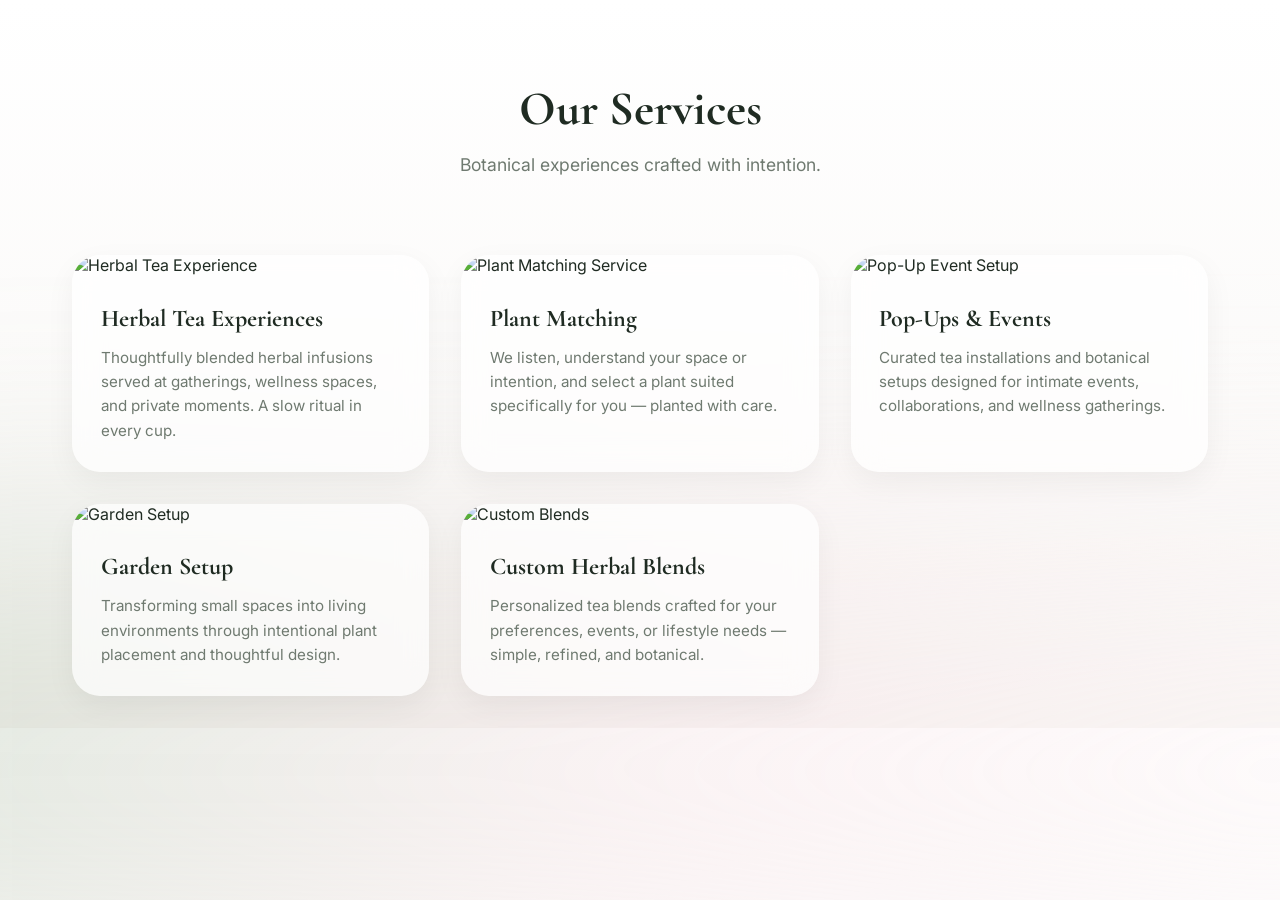
==== gallery.html @ ae172876 "gallery page" ====
<!DOCTYPE html>
<html lang="en">
<head>
  <meta charset="UTF-8">
  <title>Our Services | 707 Healthy Treats</title>
  <meta name="description" content="Explore herbal tea experiences, plant matching, pop-ups and botanical services in Abuja, Nigeria.">

  <link rel="stylesheet" href="gallery.css">

  <!-- Google Fonts -->
  <link href="https://fonts.googleapis.com/css2?family=Cormorant+Garamond:wght@500;600&family=Inter:wght@300;400;500&display=swap" rel="stylesheet">
</head>

<body>

  <!-- Floating Background Glow -->
  <div class="background-glow"></div>

  <!-- Header -->
  <header class="page-header">
    <h1>Our Services</h1>
    <p>Botanical experiences crafted with intention.</p>
  </header>

  <!-- Services Grid -->
  <section class="services-grid">

    <!-- SERVICE 1 -->
    <div class="service-card">
      <div class="media">
        <img src="service1.jpg" alt="Herbal Tea Experience">
      </div>
      <div class="content">
        <h3>Herbal Tea Experiences</h3>
        <p>
          Thoughtfully blended herbal infusions served at gatherings, wellness spaces, 
          and private moments. A slow ritual in every cup.
        </p>
      </div>
    </div>

    <!-- SERVICE 2 -->
    <div class="service-card delay1">
      <div class="media">
        <img src="service2.jpg" alt="Plant Matching Service">
      </div>
      <div class="content">
        <h3>Plant Matching</h3>
        <p>
          We listen, understand your space or intention, and select a plant suited 
          specifically for you — planted with care.
        </p>
      </div>
    </div>

    <!-- SERVICE 3 -->
    <div class="service-card delay2">
      <div class="media">
        <img src="service3.jpg" alt="Pop-Up Event Setup">
      </div>
      <div class="content">
        <h3>Pop-Ups & Events</h3>
        <p>
          Curated tea installations and botanical setups designed for intimate 
          events, collaborations, and wellness gatherings.
        </p>
      </div>
    </div>

    <!-- SERVICE 4 -->
    <div class="service-card">
      <div class="media">
        <img src="service4.jpg" alt="Garden Setup">
      </div>
      <div class="content">
        <h3>Garden Setup</h3>
        <p>
          Transforming small spaces into living environments through intentional 
          plant placement and thoughtful design.
        </p>
      </div>
    </div>

    <!-- SERVICE 5 -->
    <div class="service-card delay1">
      <div class="media">
        <img src="service5.jpg" alt="Custom Blends">
      </div>
      <div class="content">
        <h3>Custom Herbal Blends</h3>
        <p>
          Personalized tea blends crafted for your preferences, events, or 
          lifestyle needs — simple, refined, and botanical.
        </p>
      </div>
    </div>

  </section>

  <!-- Optional Simple Scroll Animation Script -->
  <script>
    const cards = document.querySelectorAll('.service-card');

    const observer = new IntersectionObserver(entries => {
      entries.forEach(entry => {
        if(entry.isIntersecting){
          entry.target.classList.add('show');
        }
      });
    }, { threshold: 0.2 });

    cards.forEach(card => observer.observe(card));
  </script>

</body>
</html>
---- gallery.css ----
/* =========================
   ROOT COLORS
========================= */

:root {
  --soft-white: #ffffff;
  --cream: #f8f6f4;
  --sage: #7fa97f;
  --moss: #5f8563;
  --blush: #f3d7dc;
  --text-dark: #1f2b22;
  --text-muted: #6f7a70;
}

/* =========================
   RESET
========================= */

* {
  margin: 0;
  padding: 0;
  box-sizing: border-box;
}

body {
  font-family: "Inter", sans-serif;
  background: linear-gradient(180deg, var(--soft-white), var(--cream));
  color: var(--text-dark);
  overflow-x: hidden;
}

/* =========================
   BACKGROUND GLOW
========================= */

.background-glow {
  position: fixed;
  bottom: -10%;
  left: -20%;
  width: 140%;
  height: 50vh;
  background: linear-gradient(
    120deg,
    rgba(127,169,127,0.3),
    rgba(243,215,220,0.3),
    rgba(255,255,255,0.4)
  );
  filter: blur(120px);
  animation: glowMove 15s ease-in-out infinite alternate;
  z-index: -1;
}

@keyframes glowMove {
  0% { transform: translateX(0) translateY(0); }
  100% { transform: translateX(-8%) translateY(5%); }
}

/* =========================
   HEADER
========================= */

.page-header {
  text-align: center;
  padding: 5rem 1rem 3rem;
}

.page-header h1 {
  font-family: "Cormorant Garamond", serif;
  font-size: 3rem;
  margin-bottom: 1rem;
}

.page-header p {
  color: var(--text-muted);
  font-size: 1.1rem;
}

/* =========================
   SERVICES GRID
========================= */

.services-grid {
  display: grid;
  grid-template-columns: repeat(auto-fit, minmax(280px, 1fr));
  gap: 2rem;
  padding: 2rem;
  max-width: 1200px;
  margin: auto;
}

/* =========================
   SERVICE CARD
========================= */

.service-card {
  background: rgba(255,255,255,0.7);
  border-radius: 28px;
  backdrop-filter: blur(15px);
  box-shadow: 0 10px 30px rgba(0,0,0,0.05);
  overflow: hidden;
  transform: translateY(40px);
  opacity: 0;
  transition: all 0.8s ease;
}

.service-card.show {
  transform: translateY(0);
  opacity: 1;
}

.service-card:hover {
  transform: translateY(-8px);
  box-shadow: 0 20px 50px rgba(0,0,0,0.08);
}

.media img {
  width: 100%;
  height: 220px;
  object-fit: cover;
}

.content {
  padding: 1.8rem;
}

.content h3 {
  font-family: "Cormorant Garamond", serif;
  font-size: 1.5rem;
  margin-bottom: 0.8rem;
}

.content p {
  font-size: 0.95rem;
  color: var(--text-muted);
  line-height: 1.6;
}

/* Stagger animation delays */
.delay1 { transition-delay: 0.2s; }
.delay2 { transition-delay: 0.4s; }

/* =========================
   MOBILE OPTIMIZATION
========================= */

@media (max-width: 768px) {
  .page-header h1 {
    font-size: 2.3rem;
  }

  .media img {
    height: 180px;
  }

  .content {
    padding: 1.5rem;
  }
}
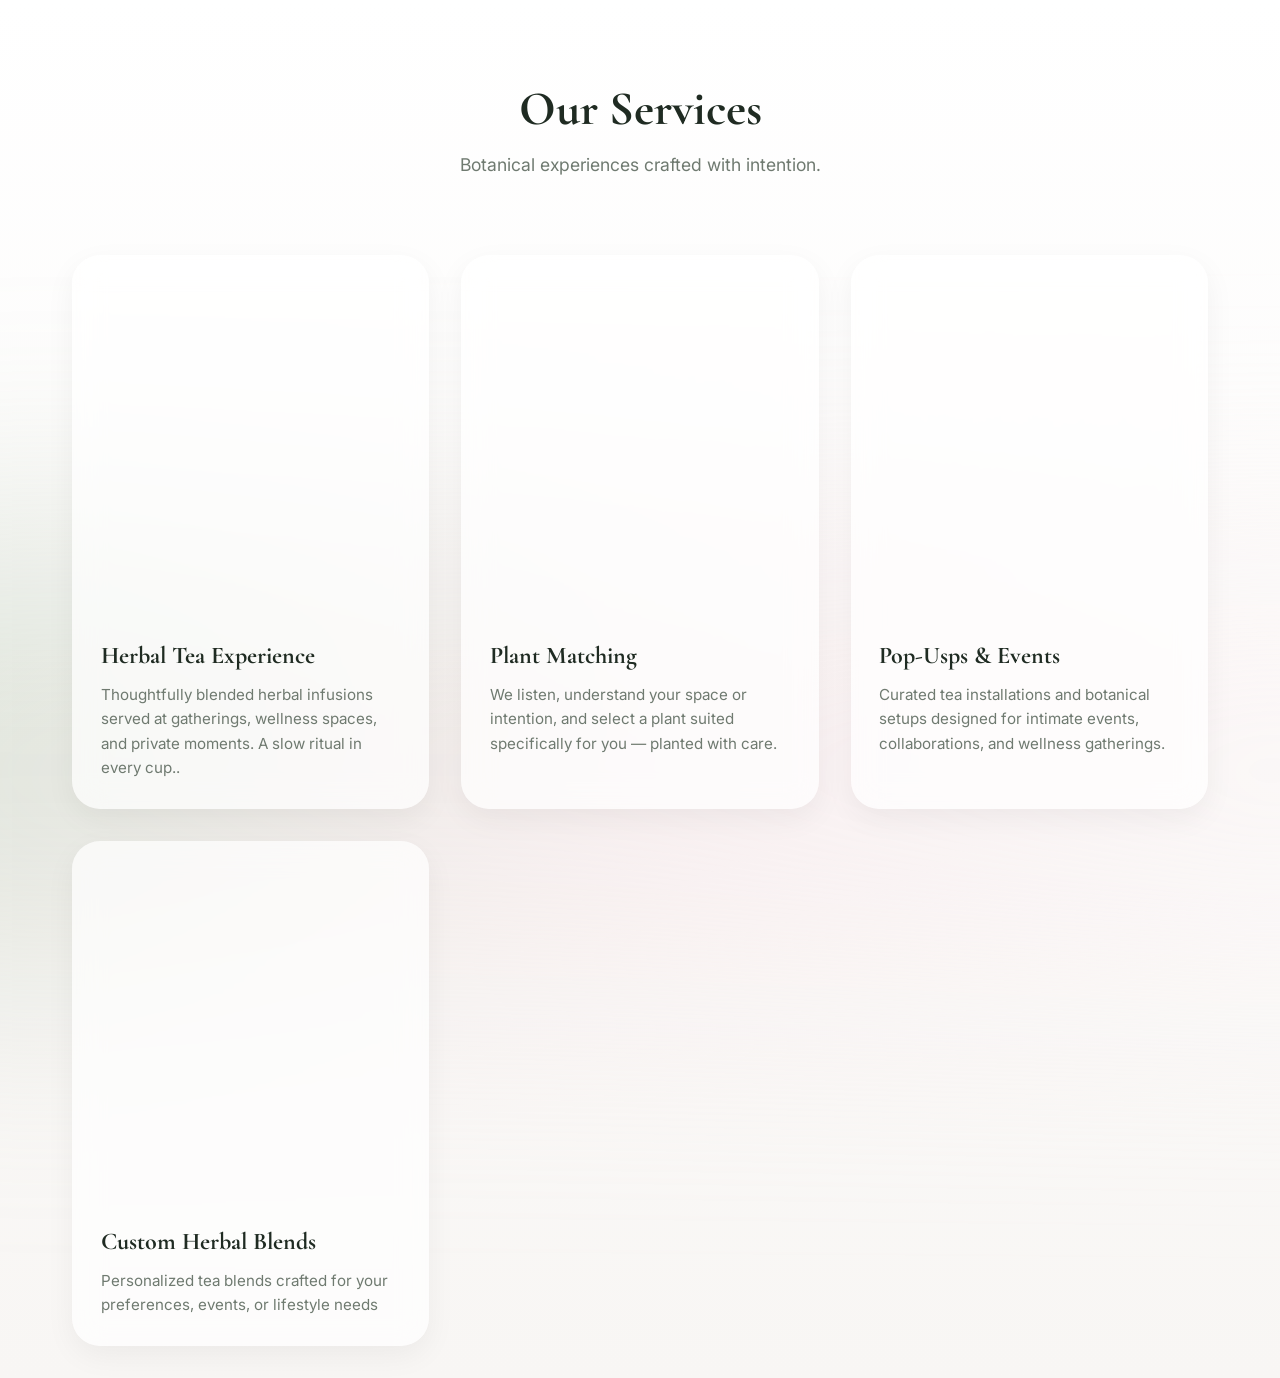
==== commit 585e57a1: "gallery videos" ====
--- a/gallery.html
+++ b/gallery.html
@@ -11,6 +11,23 @@
   <link href="https://fonts.googleapis.com/css2?family=Cormorant+Garamond:wght@500;600&family=Inter:wght@300;400;500&display=swap" rel="stylesheet">
 </head>
 
+<script>
+const videos = document.querySelectorAll("video");
+
+const videoObserver = new IntersectionObserver((entries) => {
+  entries.forEach(entry => {
+    if (entry.isIntersecting) {
+      entry.target.play();
+    } else {
+      entry.target.pause();
+    }
+  });
+}, { threshold: 0.5 });
+
+videos.forEach(video => {
+  videoObserver.observe(video);
+});
+</script>
 <body>
 
   <!-- Floating Background Glow -->
@@ -25,75 +42,70 @@
   <!-- Services Grid -->
   <section class="services-grid">
 
-    <!-- SERVICE 1 -->
-    <div class="service-card">
-      <div class="media">
-        <img src="service1.jpg" alt="Herbal Tea Experience">
-      </div>
-      <div class="content">
-        <h3>Herbal Tea Experiences</h3>
-        <p>
-          Thoughtfully blended herbal infusions served at gatherings, wellness spaces, 
-          and private moments. A slow ritual in every cup.
-        </p>
-      </div>
-    </div>
 
-    <!-- SERVICE 2 -->
-    <div class="service-card delay1">
-      <div class="media">
-        <img src="service2.jpg" alt="Plant Matching Service">
-      </div>
-      <div class="content">
-        <h3>Plant Matching</h3>
-        <p>
-          We listen, understand your space or intention, and select a plant suited 
-          specifically for you — planted with care.
-        </p>
-      </div>
-    </div>
 
-    <!-- SERVICE 3 -->
-    <div class="service-card delay2">
-      <div class="media">
-        <img src="service3.jpg" alt="Pop-Up Event Setup">
-      </div>
-      <div class="content">
-        <h3>Pop-Ups & Events</h3>
-        <p>
-          Curated tea installations and botanical setups designed for intimate 
-          events, collaborations, and wellness gatherings.
-        </p>
-      </div>
-    </div>
+    <!-- VIDEO 1 -->
+<div class="service-card">
+  <div class="media video-media">
+    <video autoplay muted loop playsinline preload="metadata">
+      <source src="Assets/tea-experience.mp4" type="video/mp4">
+    </video>
+  </div>
+  <div class="content">
+    <h3>Herbal Tea Experience</h3>
+    <p>Thoughtfully blended herbal infusions served at gatherings, wellness spaces, 
+          and private moments. A slow ritual in every cup..</p>
+  </div>
+</div>
 
-    <!-- SERVICE 4 -->
-    <div class="service-card">
-      <div class="media">
-        <img src="service4.jpg" alt="Garden Setup">
-      </div>
-      <div class="content">
-        <h3>Garden Setup</h3>
-        <p>
-          Transforming small spaces into living environments through intentional 
-          plant placement and thoughtful design.
-        </p>
-      </div>
-    </div>
+<!-- VIDEO 2 -->
+<div class="service-card delay1">
+  <div class="media video-media">
+    <video autoplay muted loop playsinline preload="metadata">
+      <source src="Assets/plant-matching.mp4" type="video/mp4">
+    </video>
+  </div>
+  <div class="content">
+    <h3>Plant Matching</h3>
+    <p>We listen, understand your space or intention, and select a plant suited 
+          specifically for you — planted with care.</p>
+  </div>
+</div>
 
-    <!-- SERVICE 5 -->
-    <div class="service-card delay1">
-      <div class="media">
-        <img src="service5.jpg" alt="Custom Blends">
-      </div>
-      <div class="content">
-        <h3>Custom Herbal Blends</h3>
-        <p>
-          Personalized tea blends crafted for your preferences, events, or 
-          lifestyle needs — simple, refined, and botanical.
-        </p>
-      </div>
-    </div>
+
+
+
+    <!-- VIDEO 3 -->
+<div class="service-card delay1">
+  <div class="media video-media">
+    <video autoplay muted loop playsinline preload="metadata">
+      <source src="Assets/pop-up.mp4" type="video/mp4">
+    </video>
+  </div>
+  <div class="content">
+    <h3>Pop-Usps & Events </h3>
+    <p>Curated tea installations and botanical setups designed for intimate 
+          events, collaborations, and wellness gatherings.</p>
+  </div>
+</div>
+
+    
+    <!-- VIDEO 4 -->
+<div class="service-card delay1">
+  <div class="media video-media">
+    <video autoplay muted loop playsinline preload="metadata">
+      <source src="Assets/Custom-blend.mp4" type="video/mp4">
+    </video>
+  </div>
+  <div class="content">
+    <h3> Custom Herbal Blends </h3>
+    <p>Personalized tea blends crafted for your preferences, events, or 
+          lifestyle needs </p>
+  </div>
+</div>
+
+
+
 
   </section>
 
--- a/gallery.css
+++ b/gallery.css
@@ -135,6 +135,23 @@
   line-height: 1.6;
 }
 
+.video-media {
+  position: relative;
+  width: 100%;
+  aspect-ratio: 1 / 1; /* Makes it a perfect square */
+  overflow: hidden;
+  border-radius: 24px 24px 0 0;
+}
+
+.video-media video {
+  width: 100%;
+  height: 100%;
+  object-fit: cover; /* fills square without distortion */
+  display: block;
+}
+
+
+
 /* Stagger animation delays */
 .delay1 { transition-delay: 0.2s; }
 .delay2 { transition-delay: 0.4s; }
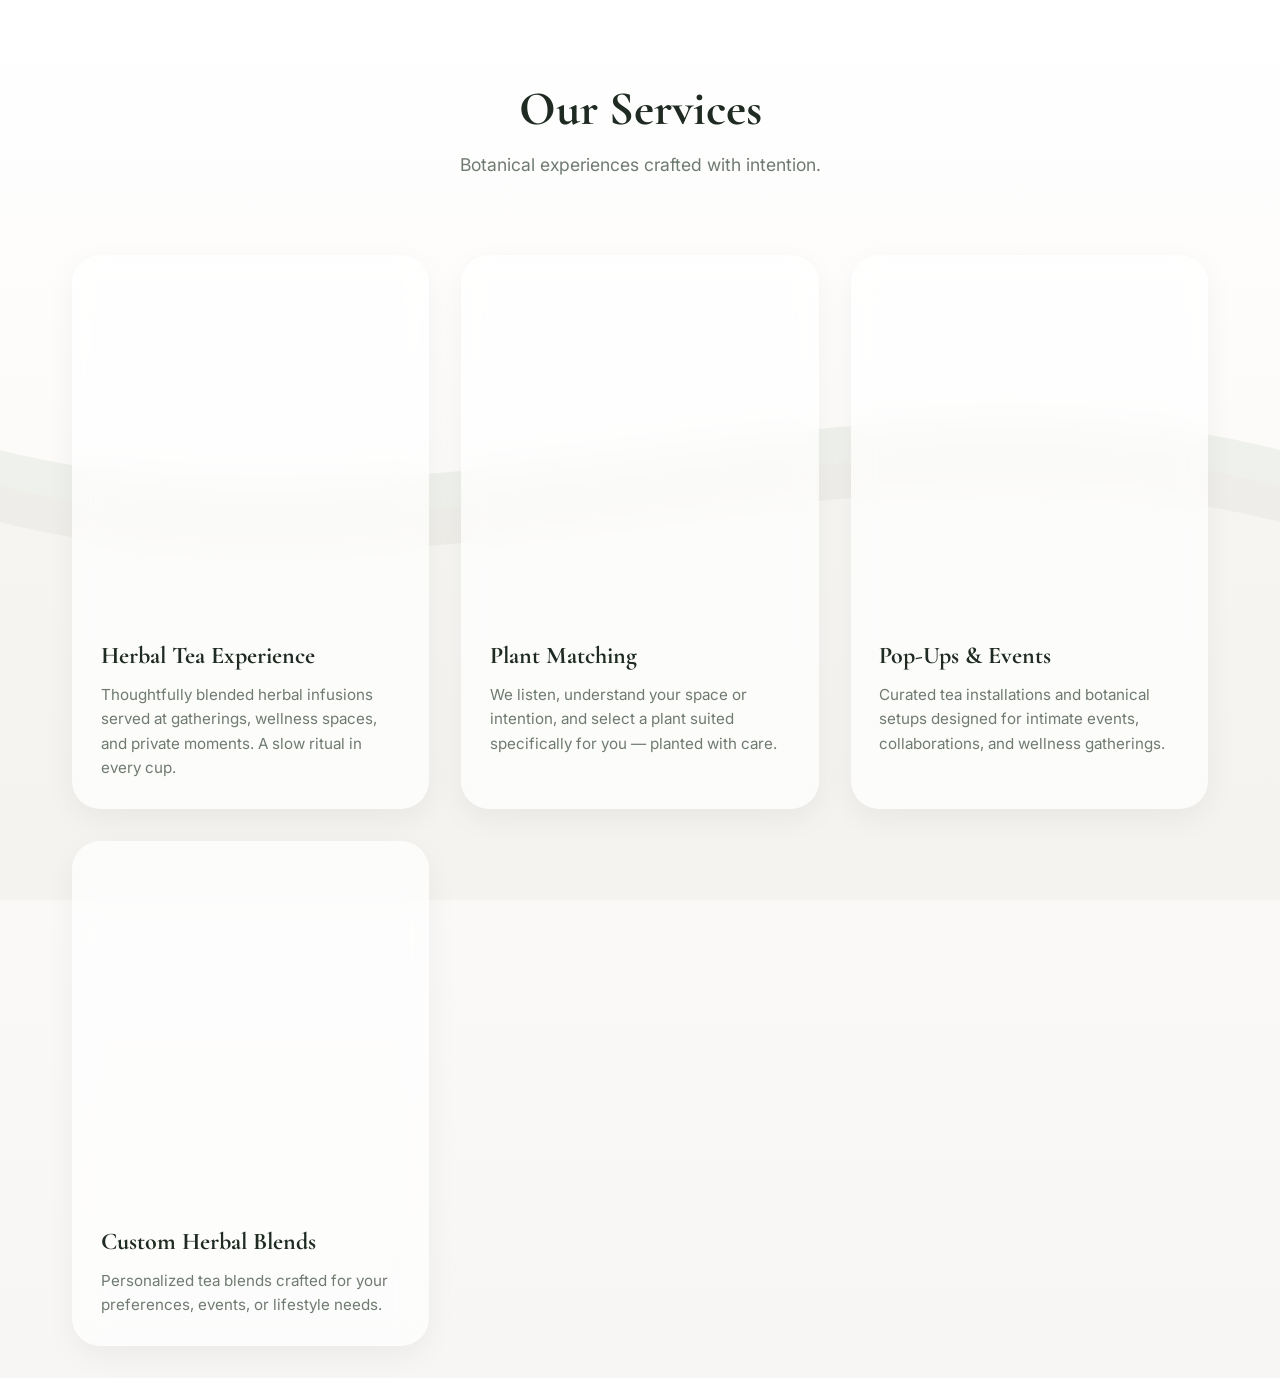
==== commit 9ff03059: "gallery videos" ====
--- a/gallery.html
+++ b/gallery.html
@@ -2,118 +2,114 @@
 <html lang="en">
 <head>
   <meta charset="UTF-8">
+  <!-- Viewport meta for mobile responsiveness -->
+  <meta name="viewport" content="width=device-width, initial-scale=1.0">
   <title>Our Services | 707 Healthy Treats</title>
   <meta name="description" content="Explore herbal tea experiences, plant matching, pop-ups and botanical services in Abuja, Nigeria.">
 
+  <!-- Google Fonts -->
+  <link href="https://fonts.googleapis.com/css2?family=Cormorant+Garamond:wght@500;600&family=Inter:wght@300;400;500&display=swap" rel="stylesheet">
   <link rel="stylesheet" href="gallery.css">
 
-  <!-- Google Fonts -->
-  <link href="https://fonts.googleapis.com/css2?family=Cormorant+Garamond:wght@500;600&family=Inter:wght@300;400;500&display=swap" rel="stylesheet">
-</head>
-
-<script>
-const videos = document.querySelectorAll("video");
-
-const videoObserver = new IntersectionObserver((entries) => {
-  entries.forEach(entry => {
-    if (entry.isIntersecting) {
-      entry.target.play();
-    } else {
-      entry.target.pause();
-    }
-  });
-}, { threshold: 0.5 });
-
-videos.forEach(video => {
-  videoObserver.observe(video);
-});
-</script>
 <body>
 
-  <!-- Floating Background Glow -->
-  <div class="background-glow"></div>
-
-  <!-- Header -->
-  <header class="page-header">
-    <h1>Our Services</h1>
-    <p>Botanical experiences crafted with intention.</p>
-  </header>
-
-  <!-- Services Grid -->
-  <section class="services-grid">
-
-
-
-    <!-- VIDEO 1 -->
-<div class="service-card">
-  <div class="media video-media">
-    <video autoplay muted loop playsinline preload="metadata">
-      <source src="Assets/tea-experience.mp4" type="video/mp4">
-    </video>
-  </div>
-  <div class="content">
-    <h3>Herbal Tea Experience</h3>
-    <p>Thoughtfully blended herbal infusions served at gatherings, wellness spaces, 
-          and private moments. A slow ritual in every cup..</p>
-  </div>
+<!-- LIGHT WAVE BACKGROUND -->
+<div class="wave-bg">
+  <svg viewBox="0 0 1440 600" preserveAspectRatio="none">
+    <path class="wave wave1"
+      d="M0,300 C240,360 480,240 720,300 960,360 1200,240 1440,300 L1440,600 L0,600 Z"/>
+    <path class="wave wave2"
+      d="M0,320 C240,380 480,260 720,320 960,380 1200,260 1440,320 L1440,600 L0,600 Z"/>
+    <path class="wave wave3"
+      d="M0,340 C240,400 480,280 720,340 960,400 1200,280 1440,340 L1440,600 L0,600 Z"/>
+  </svg>
 </div>
 
-<!-- VIDEO 2 -->
-<div class="service-card delay1">
-  <div class="media video-media">
-    <video autoplay muted loop playsinline preload="metadata">
-      <source src="Assets/plant-matching.mp4" type="video/mp4">
-    </video>
+<!-- Header -->
+<header class="page-header">
+  <h1>Our Services</h1>
+  <p>Botanical experiences crafted with intention.</p>
+</header>
+
+<!-- Services Grid -->
+<section class="services-grid">
+
+  <!-- VIDEO 1 -->
+  <div class="service-card">
+    <div class="media video-media">
+      <video autoplay muted loop playsinline preload="metadata">
+        <source src="Assets/tea-experience.mp4" type="video/mp4">
+      </video>
+    </div>
+    <div class="content">
+      <h3>Herbal Tea Experience</h3>
+      <p>Thoughtfully blended herbal infusions served at gatherings, wellness spaces, and private moments. A slow ritual in every cup.</p>
+    </div>
   </div>
-  <div class="content">
-    <h3>Plant Matching</h3>
-    <p>We listen, understand your space or intention, and select a plant suited 
-          specifically for you — planted with care.</p>
+
+  <!-- VIDEO 2 -->
+  <div class="service-card delay1">
+    <div class="media video-media">
+      <video autoplay muted loop playsinline preload="metadata">
+        <source src="Assets/plant-matching.mp4" type="video/mp4">
+      </video>
+    </div>
+    <div class="content">
+      <h3>Plant Matching</h3>
+      <p>We listen, understand your space or intention, and select a plant suited specifically for you — planted with care.</p>
+    </div>
   </div>
-</div>
 
+  <!-- VIDEO 3 -->
+  <div class="service-card delay1">
+    <div class="media video-media">
+      <video autoplay muted loop playsinline preload="metadata">
+        <source src="Assets/pop-up.mp4" type="video/mp4">
+      </video>
+    </div>
+    <div class="content">
+      <h3>Pop-Ups & Events</h3>
+      <p>Curated tea installations and botanical setups designed for intimate events, collaborations, and wellness gatherings.</p>
+    </div>
+  </div>
 
+  <!-- VIDEO 4 -->
+  <div class="service-card delay1">
+    <div class="media video-media">
+      <video autoplay muted loop playsinline preload="metadata">
+        <source src="Assets/Custom-blend.mp4" type="video/mp4">
+      </video>
+    </div>
+    <div class="content">
+      <h3>Custom Herbal Blends</h3>
+      <p>Personalized tea blends crafted for your preferences, events, or lifestyle needs.</p>
+    </div>
+  </div>
 
+</section>
 
-    <!-- VIDEO 3 -->
-<div class="service-card delay1">
-  <div class="media video-media">
-    <video autoplay muted loop playsinline preload="metadata">
-      <source src="Assets/pop-up.mp4" type="video/mp4">
-    </video>
-  </div>
-  <div class="content">
-    <h3>Pop-Usps & Events </h3>
-    <p>Curated tea installations and botanical setups designed for intimate 
-          events, collaborations, and wellness gatherings.</p>
-  </div>
-</div>
+<!-- Scroll animations & video observer -->
+<script>
+  (function() {
+    // ----- Video play/pause on visibility -----
+    const videos = document.querySelectorAll("video");
+    if (videos.length) {
+      const videoObserver = new IntersectionObserver((entries) => {
+        entries.forEach(entry => {
+          if (entry.isIntersecting) {
+            entry.target.play().catch(e => {}); // catch autoplay interruptions
+          } else {
+            entry.target.pause();
+          }
+        });
+      }, { threshold: 0.5 });
 
-    
-    <!-- VIDEO 4 -->
-<div class="service-card delay1">
-  <div class="media video-media">
-    <video autoplay muted loop playsinline preload="metadata">
-      <source src="Assets/Custom-blend.mp4" type="video/mp4">
-    </video>
-  </div>
-  <div class="content">
-    <h3> Custom Herbal Blends </h3>
-    <p>Personalized tea blends crafted for your preferences, events, or 
-          lifestyle needs </p>
-  </div>
-</div>
+      videos.forEach(video => videoObserver.observe(video));
+    }
 
-
-
-
-  </section>
-
-  <!-- Optional Simple Scroll Animation Script -->
-  <script>
+    // ----- Card reveal on scroll -----
     const cards = document.querySelectorAll('.service-card');
-
-    const observer = new IntersectionObserver(entries => {
+    const cardObserver = new IntersectionObserver(entries => {
       entries.forEach(entry => {
         if(entry.isIntersecting){
           entry.target.classList.add('show');
@@ -121,8 +117,9 @@
       });
     }, { threshold: 0.2 });
 
-    cards.forEach(card => observer.observe(card));
-  </script>
+    cards.forEach(card => cardObserver.observe(card));
+  })();
+</script>
 
 </body>
-</html>
+</html>
--- a/gallery.css
+++ b/gallery.css
@@ -1,175 +1,287 @@
-/* =========================
-   ROOT COLORS
-========================= */
-
-:root {
-  --soft-white: #ffffff;
-  --cream: #f8f6f4;
-  --sage: #7fa97f;
-  --moss: #5f8563;
-  --blush: #f3d7dc;
-  --text-dark: #1f2b22;
-  --text-muted: #6f7a70;
-}
-
-/* =========================
-   RESET
-========================= */
-
-* {
-  margin: 0;
-  padding: 0;
-  box-sizing: border-box;
-}
-
-body {
-  font-family: "Inter", sans-serif;
-  background: linear-gradient(180deg, var(--soft-white), var(--cream));
-  color: var(--text-dark);
-  overflow-x: hidden;
-}
-
-/* =========================
-   BACKGROUND GLOW
-========================= */
-
-.background-glow {
-  position: fixed;
-  bottom: -10%;
-  left: -20%;
-  width: 140%;
-  height: 50vh;
-  background: linear-gradient(
-    120deg,
-    rgba(127,169,127,0.3),
-    rgba(243,215,220,0.3),
-    rgba(255,255,255,0.4)
-  );
-  filter: blur(120px);
-  animation: glowMove 15s ease-in-out infinite alternate;
-  z-index: -1;
-}
-
-@keyframes glowMove {
-  0% { transform: translateX(0) translateY(0); }
-  100% { transform: translateX(-8%) translateY(5%); }
-}
-
-/* =========================
-   HEADER
-========================= */
-
-.page-header {
-  text-align: center;
-  padding: 5rem 1rem 3rem;
-}
-
-.page-header h1 {
-  font-family: "Cormorant Garamond", serif;
-  font-size: 3rem;
-  margin-bottom: 1rem;
-}
-
-.page-header p {
-  color: var(--text-muted);
-  font-size: 1.1rem;
-}
-
-/* =========================
-   SERVICES GRID
-========================= */
-
-.services-grid {
-  display: grid;
-  grid-template-columns: repeat(auto-fit, minmax(280px, 1fr));
-  gap: 2rem;
-  padding: 2rem;
-  max-width: 1200px;
-  margin: auto;
-}
-
-/* =========================
-   SERVICE CARD
-========================= */
-
-.service-card {
-  background: rgba(255,255,255,0.7);
-  border-radius: 28px;
-  backdrop-filter: blur(15px);
-  box-shadow: 0 10px 30px rgba(0,0,0,0.05);
-  overflow: hidden;
-  transform: translateY(40px);
-  opacity: 0;
-  transition: all 0.8s ease;
-}
-
-.service-card.show {
-  transform: translateY(0);
-  opacity: 1;
-}
-
-.service-card:hover {
-  transform: translateY(-8px);
-  box-shadow: 0 20px 50px rgba(0,0,0,0.08);
-}
-
-.media img {
-  width: 100%;
-  height: 220px;
-  object-fit: cover;
-}
-
-.content {
-  padding: 1.8rem;
-}
-
-.content h3 {
-  font-family: "Cormorant Garamond", serif;
-  font-size: 1.5rem;
-  margin-bottom: 0.8rem;
-}
-
-.content p {
-  font-size: 0.95rem;
-  color: var(--text-muted);
-  line-height: 1.6;
-}
-
-.video-media {
-  position: relative;
-  width: 100%;
-  aspect-ratio: 1 / 1; /* Makes it a perfect square */
-  overflow: hidden;
-  border-radius: 24px 24px 0 0;
-}
-
-.video-media video {
-  width: 100%;
-  height: 100%;
-  object-fit: cover; /* fills square without distortion */
-  display: block;
-}
-
-
-
-/* Stagger animation delays */
-.delay1 { transition-delay: 0.2s; }
-.delay2 { transition-delay: 0.4s; }
-
-/* =========================
-   MOBILE OPTIMIZATION
-========================= */
-
-@media (max-width: 768px) {
-  .page-header h1 {
-    font-size: 2.3rem;
-  }
-
-  .media img {
-    height: 180px;
-  }
-
-  .content {
-    padding: 1.5rem;
-  }
-}
+    /* =========================
+       ROOT COLORS
+    ========================= */
+    :root {
+      --soft-white: #ffffff;
+      --cream: #f8f6f4;
+      --sage: #7fa97f;
+      --moss: #5f8563;
+      --blush: #f3d7dc;
+      --text-dark: #1f2b22;
+      --text-muted: #6f7a70;
+    }
+
+    /* =========================
+       RESET
+    ========================= */
+    * {
+      margin: 0;
+      padding: 0;
+      box-sizing: border-box;
+    }
+
+    body {
+      font-family: "Inter", sans-serif;
+      background: linear-gradient(180deg, var(--soft-white), var(--cream));
+      color: var(--text-dark);
+      overflow-x: hidden;
+    }
+
+    /* =========================
+       BACKGROUND GLOW
+    ========================= */
+    .background-glow {
+      position: fixed;
+      bottom: -10%;
+      left: -20%;
+      width: 140%;
+      height: 50vh;
+      background: linear-gradient(
+        120deg,
+        rgba(127,169,127,0.3),
+        rgba(243,215,220,0.3),
+        rgba(255,255,255,0.4)
+      );
+      filter: blur(120px);
+      animation: glowMove 15s ease-in-out infinite alternate;
+      z-index: -1;
+    }
+
+    @keyframes glowMove {
+      0% { transform: translateX(0) translateY(0); }
+      100% { transform: translateX(-8%) translateY(5%); }
+    }
+
+    /* =========================
+       HEADER
+    ========================= */
+    .page-header {
+      text-align: center;
+      padding: 5rem 1rem 3rem;
+    }
+
+    .page-header h1 {
+      font-family: "Cormorant Garamond", serif;
+      font-size: 3rem;
+      margin-bottom: 1rem;
+    }
+
+    .page-header p {
+      color: var(--text-muted);
+      font-size: 1.1rem;
+    }
+
+    /* =========================
+       SERVICES GRID
+    ========================= */
+    .services-grid {
+      display: grid;
+      grid-template-columns: repeat(auto-fit, minmax(280px, 1fr));
+      gap: 2rem;
+      padding: 2rem;
+      max-width: 1200px;
+      margin: auto;
+    }
+
+    /* =========================
+       SERVICE CARD
+    ========================= */
+    .service-card {
+      background: rgba(255,255,255,0.7);
+      border-radius: 28px;
+      backdrop-filter: blur(15px);
+      box-shadow: 0 10px 30px rgba(0,0,0,0.05);
+      overflow: hidden;
+      transform: translateY(40px);
+      opacity: 0;
+      transition: all 0.8s ease;
+    }
+
+    .service-card.show {
+      transform: translateY(0);
+      opacity: 1;
+    }
+
+    .service-card:hover {
+      transform: translateY(-8px);
+      box-shadow: 0 20px 50px rgba(0,0,0,0.08);
+    }
+
+    .media img {
+      width: 100%;
+      height: 220px;
+      object-fit: cover;
+    }
+
+    .content {
+      padding: 1.8rem;
+    }
+
+    .content h3 {
+      font-family: "Cormorant Garamond", serif;
+      font-size: 1.5rem;
+      margin-bottom: 0.8rem;
+    }
+
+    .content p {
+      font-size: 0.95rem;
+      color: var(--text-muted);
+      line-height: 1.6;
+    }
+
+    .video-media {
+      position: relative;
+      width: 100%;
+      aspect-ratio: 1 / 1; /* Makes it a perfect square */
+      overflow: hidden;
+      border-radius: 24px 24px 0 0;
+    }
+
+    .video-media video {
+      width: 100%;
+      height: 100%;
+      object-fit: cover; /* fills square without distortion */
+      display: block;
+    }
+
+    /* Stagger animation delays */
+    .delay1 { transition-delay: 0.2s; }
+    .delay2 { transition-delay: 0.4s; }
+
+    /* =========================
+       LIGHT WAVE BACKGROUND
+    ========================= */
+    .wave-bg {
+      position: fixed;
+      inset: 0;
+      z-index: 0;
+      background: linear-gradient(180deg, #FFFFFF 0%, #FBF7F5 100%);
+      overflow: hidden;
+    }
+
+    .wave-bg svg {
+      position: absolute;
+      bottom: -10%;
+      width: 200%;
+      height: 120%;
+    }
+
+    .wave {
+      animation: waveMove 22s ease-in-out infinite alternate;
+    }
+
+    .wave1 {
+      fill: rgba(143, 160, 129, 0.12); /* soft green */
+    }
+
+    .wave2 {
+      fill: rgba(242, 198, 207, 0.08); /* blush pink */
+      animation-duration: 28s;
+    }
+
+    .wave3 {
+      fill: rgba(255, 255, 255, 0.4);
+      animation-duration: 35s;
+    }
+
+    @keyframes waveMove {
+      0% {
+        transform: translateX(0) translateY(0);
+      }
+      50% {
+        transform: translateX(-8%) translateY(-15px);
+      }
+      100% {
+        transform: translateX(-15%) translateY(0);
+      }
+    }
+
+    /* Ensure content floats ABOVE waves */
+    body > *:not(.wave-bg) {
+      position: relative;
+      z-index: 2;
+    }
+
+    /* =========================
+       MOBILE RESPONSIVE TWEAKS
+    ========================= */
+
+    /* Tablet and below */
+    @media (max-width: 768px) {
+      .page-header h1 {
+        font-size: 2.3rem;
+      }
+
+      .media img {
+        height: 180px;
+      }
+
+      .content {
+        padding: 1.5rem;
+      }
+    }
+
+    /* Small phones (under 480px) */
+    @media (max-width: 480px) {
+      .page-header {
+        padding: 3rem 1rem 2rem;
+      }
+
+      .page-header h1 {
+        font-size: 2rem;
+      }
+
+      .page-header p {
+        font-size: 1rem;
+      }
+
+      .services-grid {
+        gap: 1.5rem;
+        padding: 1rem;
+      }
+
+      .service-card {
+        border-radius: 20px;
+      }
+
+      .video-media {
+        border-radius: 20px 20px 0 0;
+      }
+
+      .content {
+        padding: 1.2rem;
+      }
+
+      .content h3 {
+        font-size: 1.3rem;
+      }
+
+      .content p {
+        font-size: 0.9rem;
+      }
+
+      /* Reduce wave movement and size on small screens for performance */
+      .wave-bg svg {
+        width: 100%;
+        bottom: -5%;
+      }
+
+      .wave {
+        animation: waveMoveMobile 18s ease-in-out infinite alternate;
+      }
+
+      @keyframes waveMoveMobile {
+        0% { transform: translateX(0) translateY(0); }
+        100% { transform: translateX(-5%) translateY(0); }
+      }
+    }
+
+    /* For users who prefer reduced motion */
+    @media (prefers-reduced-motion: reduce) {
+      .background-glow,
+      .wave,
+      .service-card {
+        animation: none !important;
+        transition: none !important;
+      }
+    }
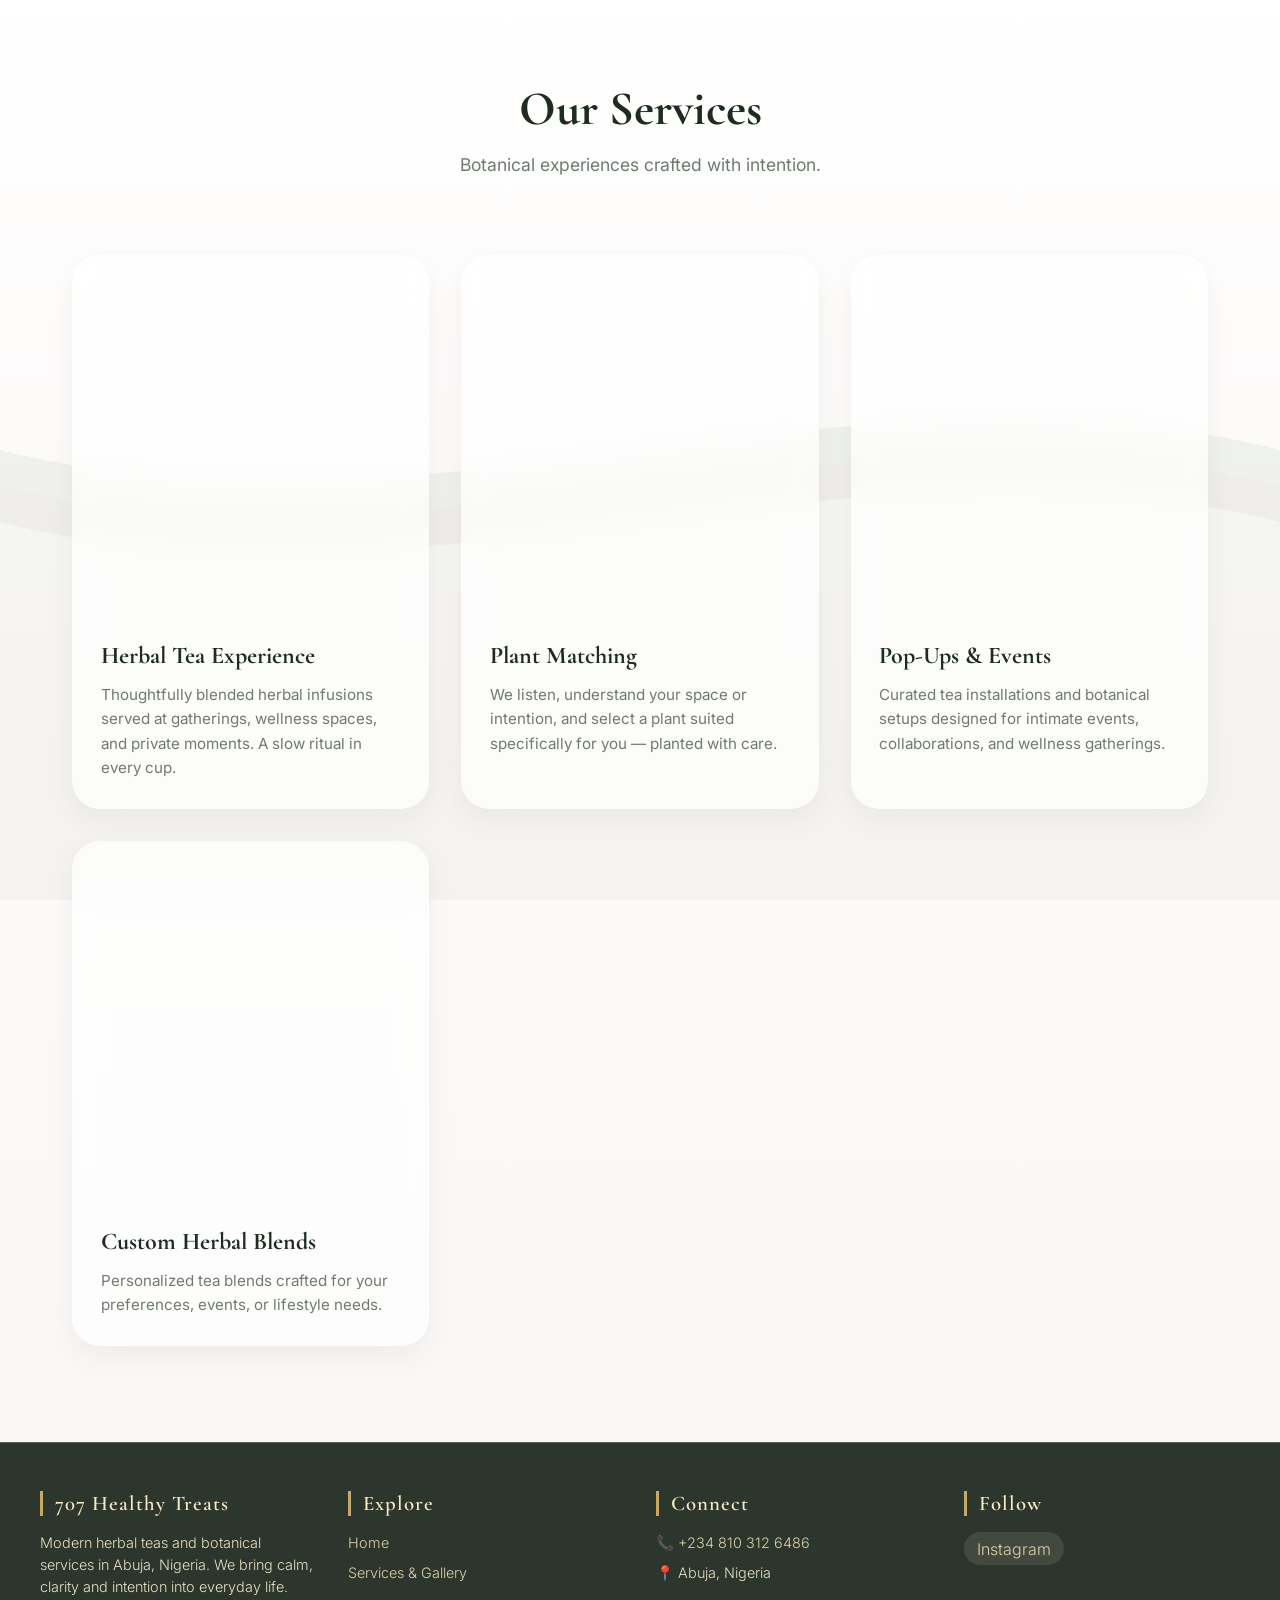
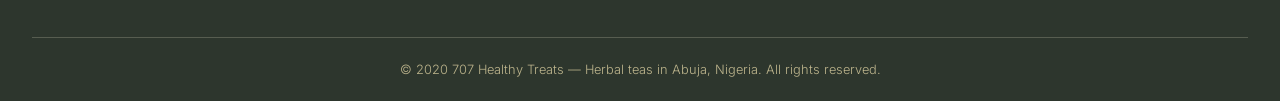
==== commit c788016b: "gallery videos" ====
--- a/gallery.html
+++ b/gallery.html
@@ -10,6 +10,9 @@
   <!-- Google Fonts -->
   <link href="https://fonts.googleapis.com/css2?family=Cormorant+Garamond:wght@500;600&family=Inter:wght@300;400;500&display=swap" rel="stylesheet">
   <link rel="stylesheet" href="gallery.css">
+   <link rel="stylesheet" href="footer.css" />
+  <link rel="icon" type="image/png" href="logo707.png">
+
 
 <body>
 
@@ -88,6 +91,45 @@
 
 </section>
 
+<footer>
+  <div class="footer-container">
+    <div class="footer-col">
+      <h4>707 Healthy Treats</h4>
+      <p>Modern herbal teas and botanical services in Abuja, Nigeria. We bring calm, clarity and intention into everyday life.</p>
+    </div>
+
+    <div class="footer-col">
+      <h4>Explore</h4>
+      <ul>
+        <li><a href="index.html">Home</a></li>
+        <li><a href="gallery.html">Services & Gallery</a></li>
+      </ul>
+    </div>
+
+    <div class="footer-col">
+      <h4>Connect</h4>
+      <ul>
+        <li>📞 <a href="tel:+2348103126486">+234 810 312 6486</a></li>
+        <li>📍 Abuja, Nigeria</li>
+      </ul>
+    </div>
+
+    <div class="footer-col">
+      <h4>Follow</h4>
+      <div class="social-links">
+        <a href="https://www.instagram.com/707_treat" target="_blank" rel="noopener noreferrer">Instagram</a>
+        <!-- Add more social links here if needed -->
+      </div>
+    </div>
+  </div>
+
+  <div class="footer-bottom">
+    <p>© 2020 707 Healthy Treats — Herbal teas in Abuja, Nigeria. All rights reserved.</p>
+  </div>
+</footer>
+
+<script src="script.js"></script>
+
 <!-- Scroll animations & video observer -->
 <script>
   (function() {
--- a/footer.css
+++ b/footer.css
@@ -0,0 +1,112 @@
+   /* ----- Enhanced Footer Styles ----- */
+    /* This block overrides / extends the existing footer styling.
+       If you already have a footer section in styles.css, you may merge or replace it. */
+    footer {
+      background: rgba(10, 20, 10, 0.85);  /* dark, earthy tone with transparency */
+      backdrop-filter: blur(2px);
+      color: #e8e0c5;
+      padding: 3rem 2rem 1.5rem;
+      margin-top: 4rem;
+      font-family: 'Inter', sans-serif;
+      font-weight: 300;
+      border-top: 1px solid rgba(255, 248, 225, 0.2);
+    }
+
+    .footer-container {
+      max-width: 1200px;
+      margin: 0 auto;
+      display: flex;
+      flex-wrap: wrap;
+      justify-content: space-between;
+      gap: 2rem;
+    }
+
+    .footer-col {
+      flex: 1 1 200px;
+      min-width: 160px;
+    }
+
+    .footer-col h4 {
+      font-family: 'Cormorant Garamond', serif;
+      font-weight: 600;
+      font-size: 1.3rem;
+      margin-bottom: 1rem;
+      letter-spacing: 1px;
+      color: #f7eac5;
+      border-left: 3px solid #c7a86b;
+      padding-left: 0.75rem;
+    }
+
+    .footer-col p, .footer-col ul {
+      font-size: 0.9rem;
+      line-height: 1.5;
+      margin: 0;
+      padding: 0;
+    }
+
+    .footer-col ul {
+      list-style: none;
+    }
+
+    .footer-col li {
+      margin-bottom: 0.5rem;
+    }
+
+    .footer-col a {
+      color: #dcd0a8;
+      text-decoration: none;
+      transition: color 0.2s ease;
+    }
+
+    .footer-col a:hover {
+      color: #f3e6b0;
+      text-decoration: underline;
+    }
+
+    .social-links {
+      display: flex;
+      gap: 1rem;
+      margin-top: 0.5rem;
+    }
+
+    .social-links a {
+      font-size: 1rem;
+      background: rgba(255, 248, 225, 0.1);
+      padding: 0.4rem 0.8rem;
+      border-radius: 40px;
+      display: inline-block;
+    }
+
+    .social-links a:hover {
+      background: rgba(255, 248, 225, 0.2);
+      text-decoration: none;
+    }
+
+    .footer-bottom {
+      text-align: center;
+      margin-top: 2.5rem;
+      padding-top: 1.5rem;
+      border-top: 1px solid rgba(255, 248, 225, 0.2);
+      font-size: 0.8rem;
+      color: #bcb48c;
+    }
+
+    /* Responsive adjustments */
+    @media (max-width: 768px) {
+      .footer-container {
+        flex-direction: column;
+        gap: 1.5rem;
+      }
+      .footer-col {
+        text-align: center;
+      }
+      .footer-col h4 {
+        border-left: none;
+        border-bottom: 1px solid #c7a86b;
+        display: inline-block;
+        padding-bottom: 0.3rem;
+      }
+      .social-links {
+        justify-content: center;
+      }
+    }
